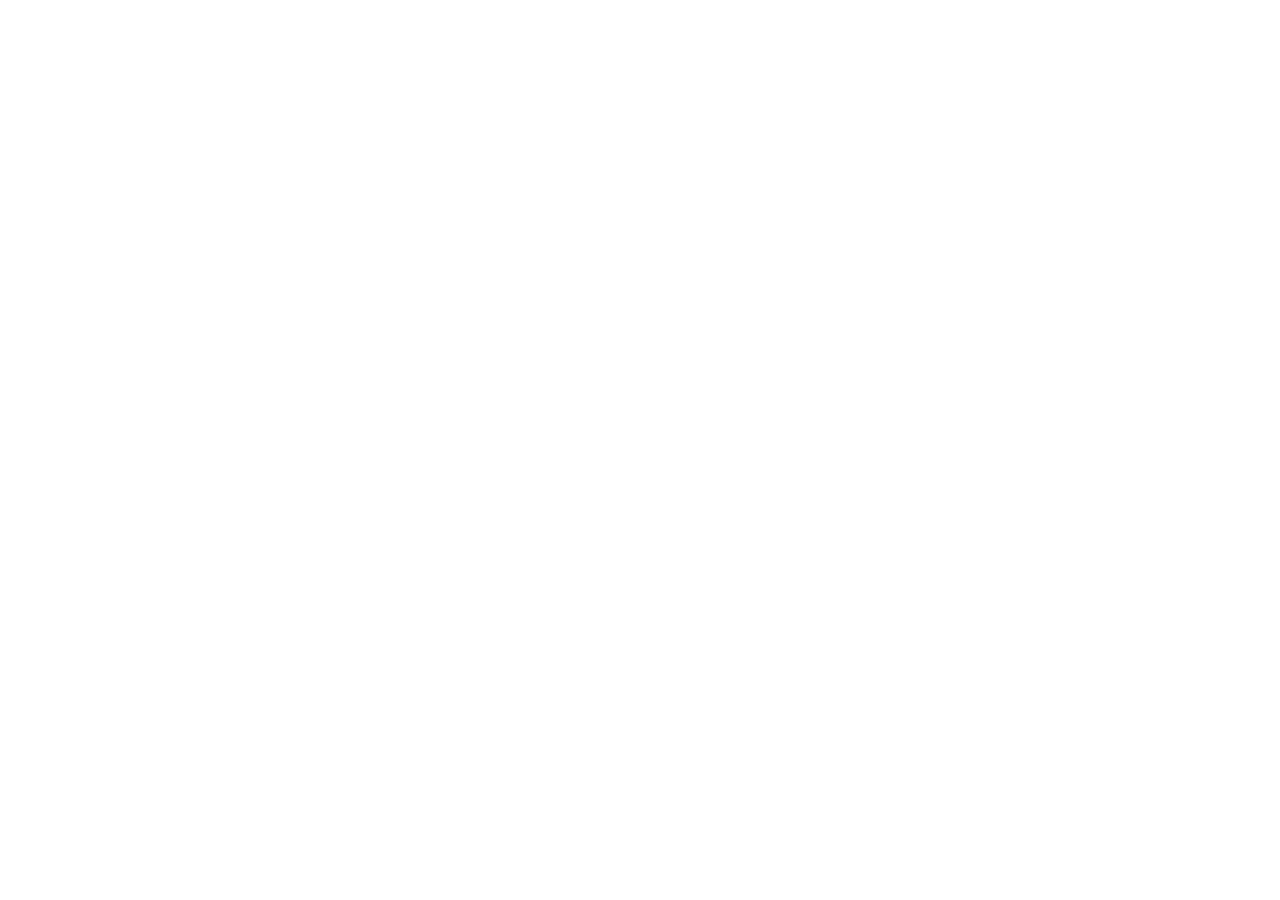
==== index.html @ 1593460c "testing" ====
<!DOCTYPE html>
<html lang="en">
<head>
    <meta charset="UTF-8">
    <meta name="viewport" content="width=device-width, initial-scale=1.0">
    <title> AUREON </title>
</head>
<body>
    <main>
        <header>

        </header>
    </main>
    
</body>
</html>
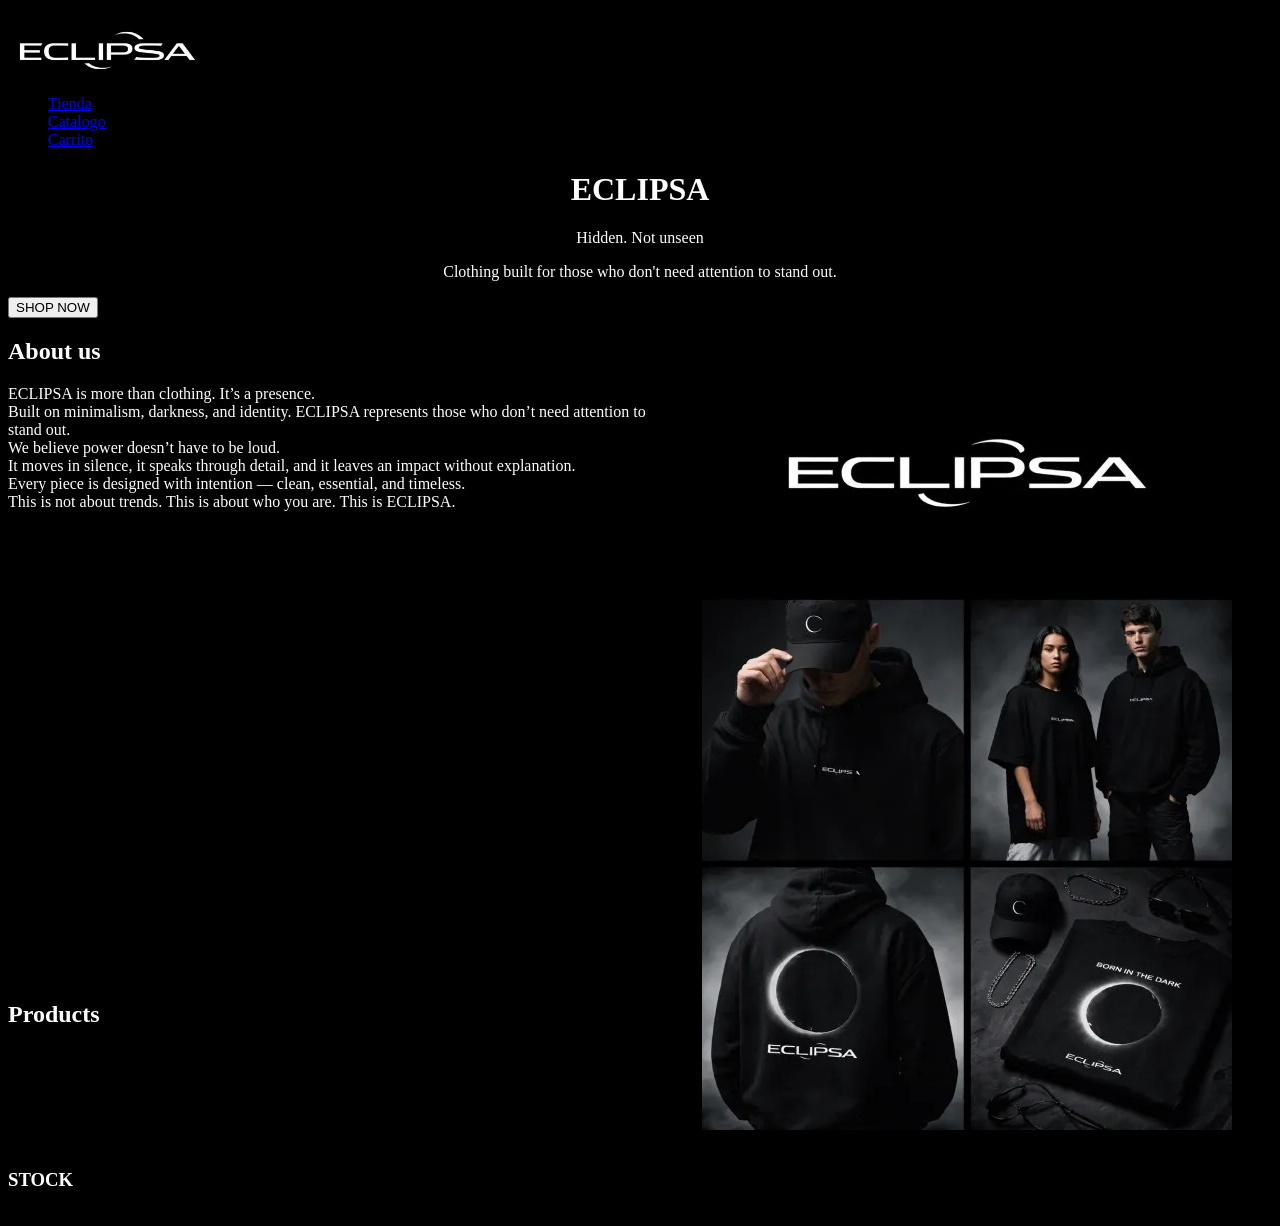
==== commit 39f3dfd3: "change 2" ====
--- a/index.html
+++ b/index.html
@@ -1,16 +1,57 @@
 <!DOCTYPE html>
 <html lang="en">
+
 <head>
     <meta charset="UTF-8">
     <meta name="viewport" content="width=device-width, initial-scale=1.0">
-    <title> AUREON </title>
+    <link rel="stylesheet" href="style.css">
+    <title> Eclipsa </title>0
 </head>
+
 <body>
+    <header>
+        <img width="200px" src="logo1.jpg" alt="LOGO 1 JPG">
+        <ul class="botones">
+            <li><a href="#Tienda">Tienda</a></li>
+            <li><a href="#Catalogo">Catalogo</a></li>
+            <li><a href="#Carrito">Carrito</a></li>
+        </ul>
+
+        <h1> ECLIPSA </h1>
+        <p>Hidden. Not unseen</p>
+        <p>Clothing built for those who don't need attention to stand out.</p>
+        <button type="button"> SHOP NOW </button>
+    </header>
     <main>
-        <header>
+        <aside>
+            <h2> About us </h2>
+            <p>ECLIPSA is more than clothing.
+                It’s a presence. <br>
+                Built on minimalism, darkness, and identity.
+                ECLIPSA represents those who don’t need attention
+                to stand out. <br>
+                We believe power doesn’t have to be loud. <br>
+                It moves in silence,
+                it speaks through detail,
+                and it leaves an impact without explanation. <br>
+                Every piece is designed with intention —
+                clean, essential, and timeless. <br>
+                This is not about trends.
+                This is about who you are.
+                This is ECLIPSA.</p>
+            <iframe
+                src="https://www.google.com/maps/embed?pb=!1m18!1m12!1m3!1d3916.3559895489293!2d-74.82847621221251!3d11.011894742794677!2m3!1f0!2f0!3f0!3m2!1i1024!2i768!4f13.1!3m3!1m2!1s0x8ef42c4d4ad7ec73%3A0x9ab6eda3d5142548!2sCentro%20Comercial%20Buenavista!5e0!3m2!1ses-419!2sco!4v1775656210490!5m2!1ses-419!2sco"
+                width="600" height="450" style="border:0;" allowfullscreen="" loading="lazy"
+                referrerpolicy="no-referrer-when-downgrade"></iframe>
+            <h2> Products </h2>
+        </aside>
+        <figure><img src="imagen1.jpg" alt="Imagen 1 jpg"></figure>
+    </main>
 
-        </header>
-    </main>
-    
+    <h3> STOCK </h3>
+    <p></p>
+
+
 </body>
+
 </html>
--- a/style.css
+++ b/style.css
@@ -0,0 +1,40 @@
+body{background-color: black;
+
+}
+
+body main{
+    display: flex;
+    flex-direction: row;
+}
+
+body main header ul {
+    display: flex;
+    flex-direction: row-reverse;
+    list-style: none;
+}
+
+h1{
+color: white;
+display: flex;
+justify-content: space-evenly;
+}
+
+
+h2{
+    color: white;
+    display:  flex;
+}
+
+h3{
+    color:  white;
+    display: flex;
+}
+
+ 
+ p{
+    color: white;
+    display: flex;
+    justify-content: space-evenly;
+}
+
+    
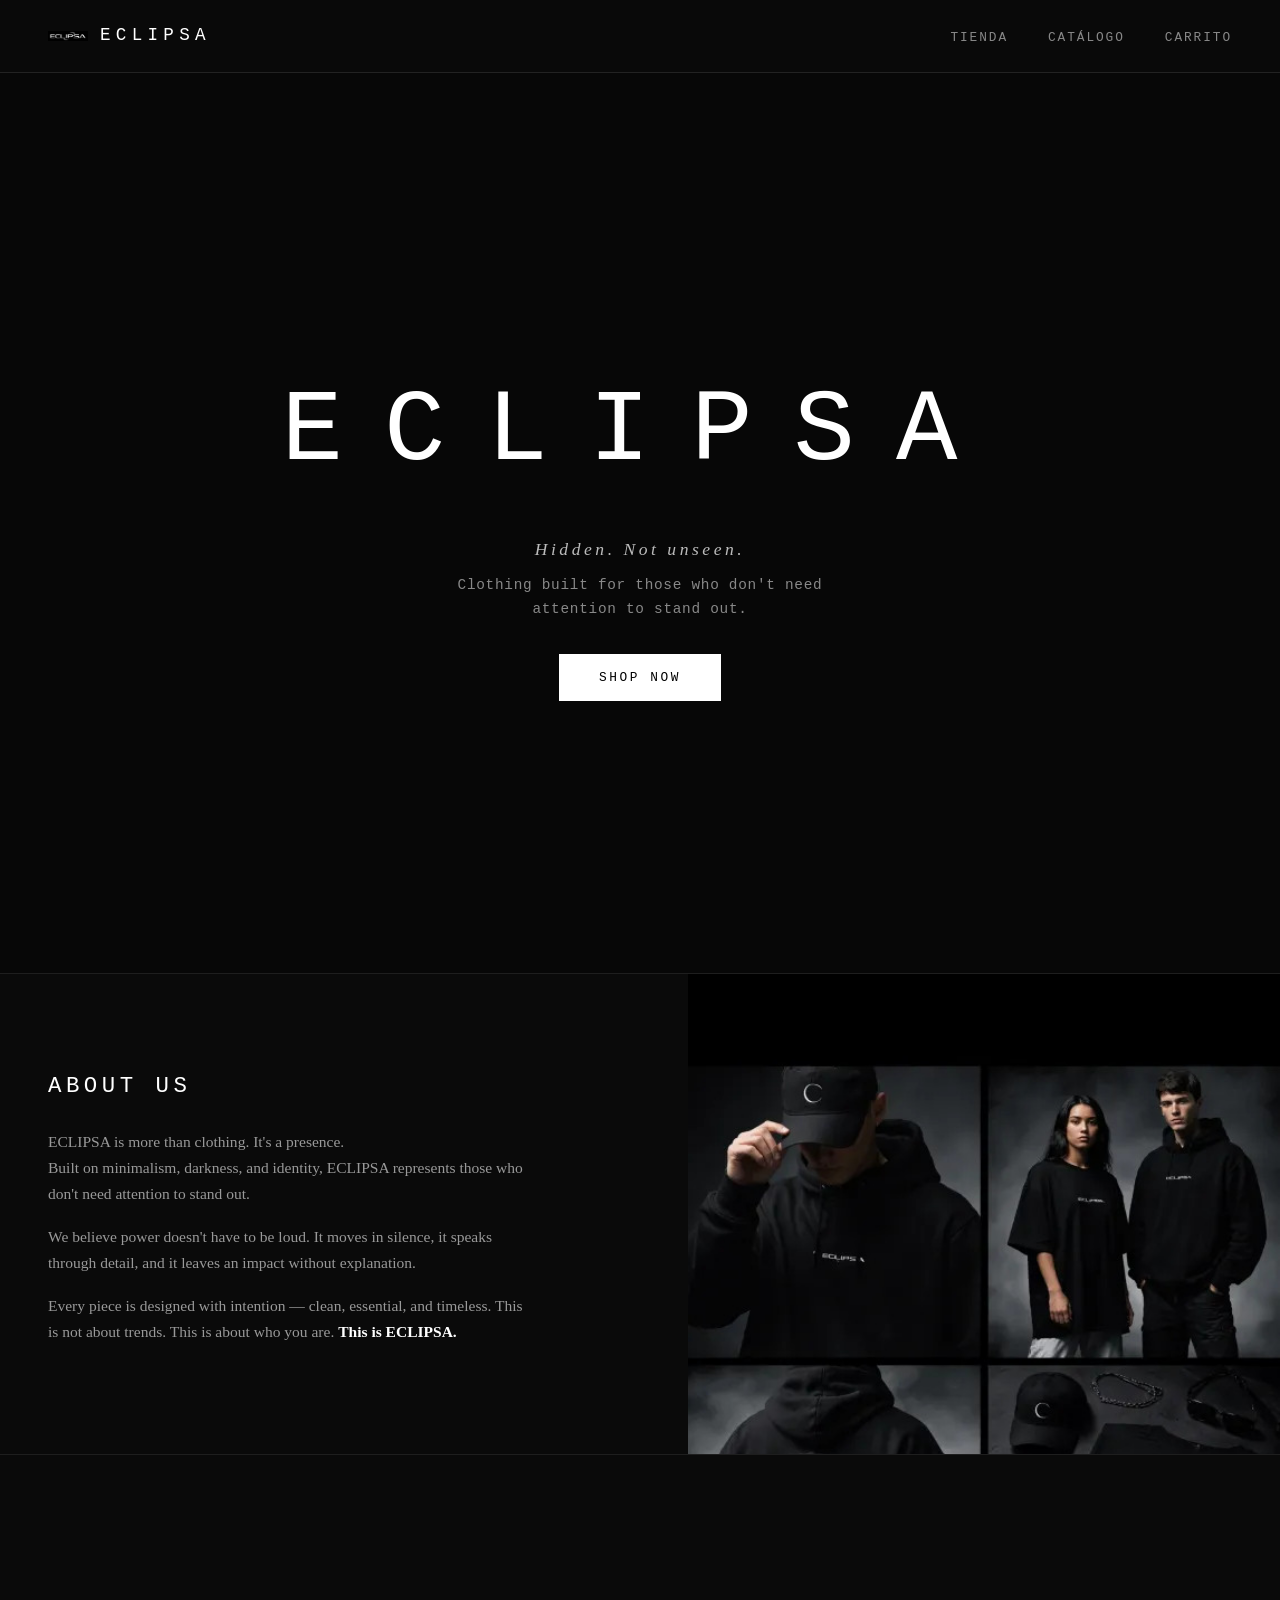
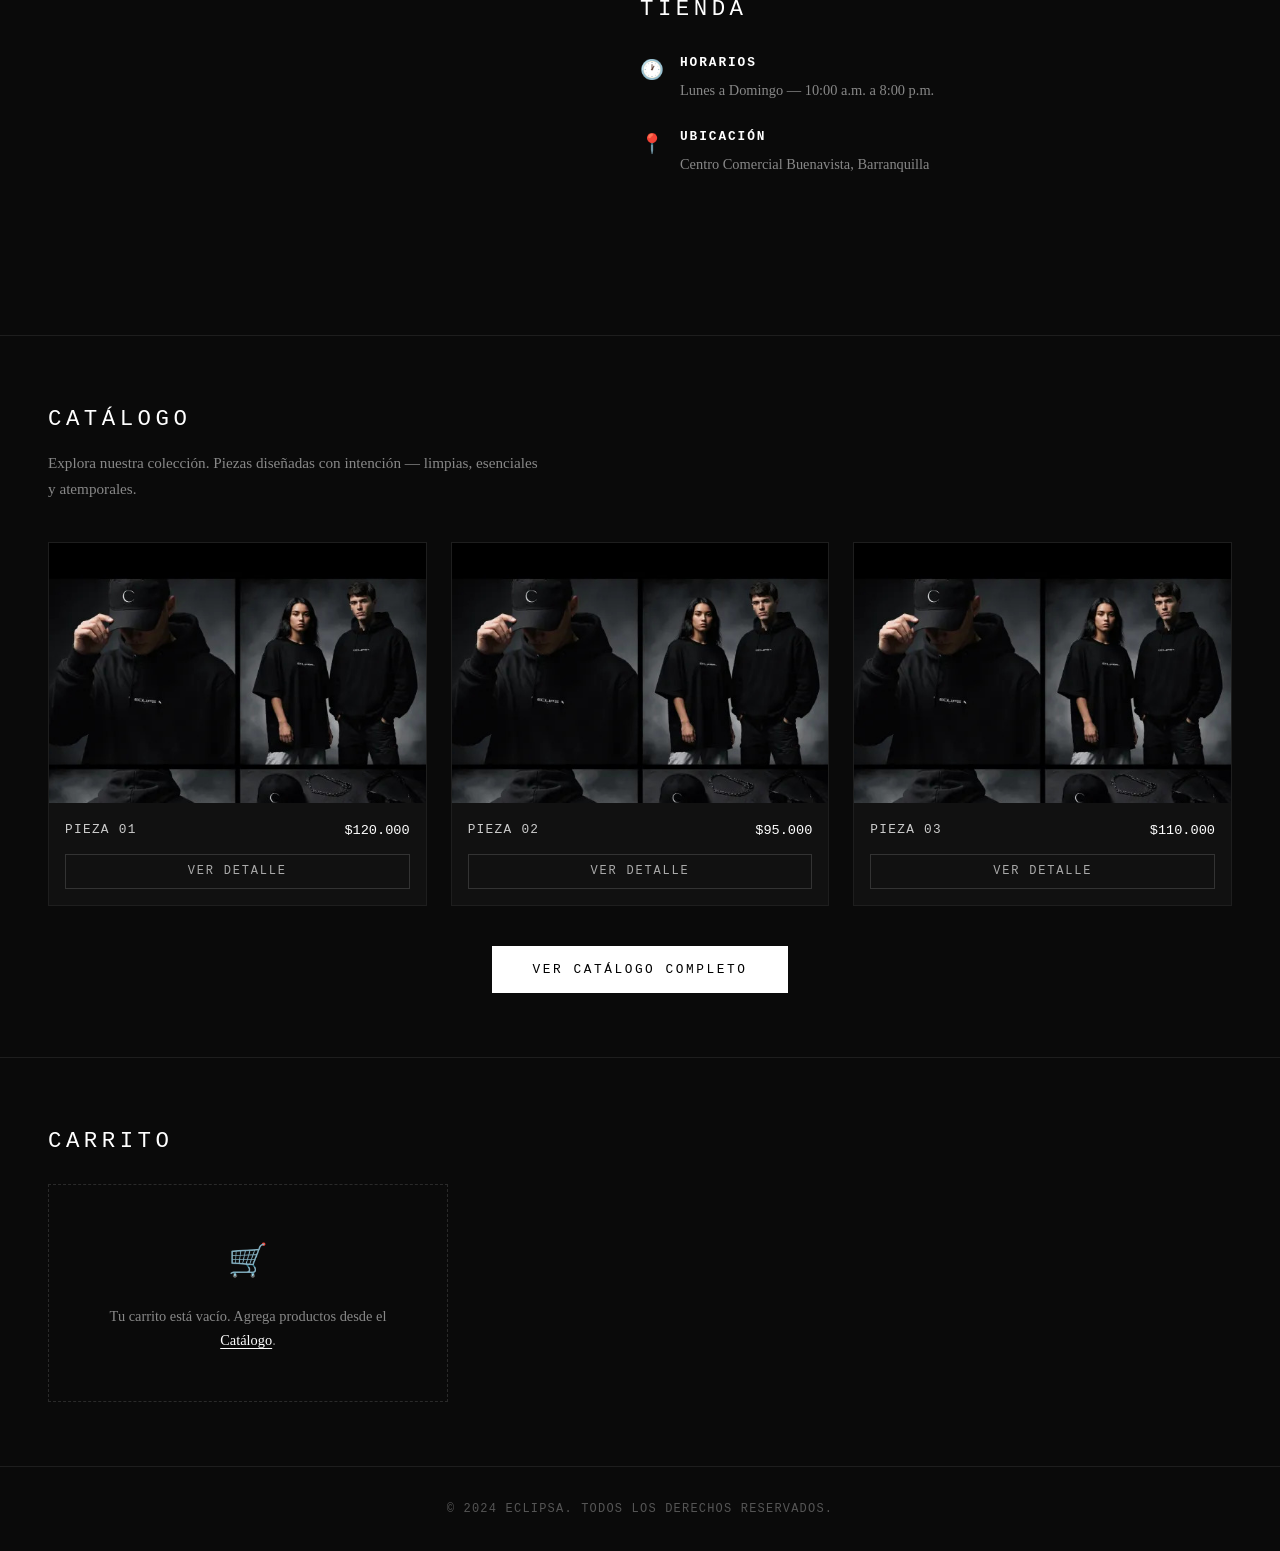
==== commit 19c2136d: "added button catalog" ====
--- a/index.html
+++ b/index.html
@@ -1,57 +1,143 @@
 <!DOCTYPE html>
 <html lang="en">
-
 <head>
     <meta charset="UTF-8">
     <meta name="viewport" content="width=device-width, initial-scale=1.0">
     <link rel="stylesheet" href="style.css">
-    <title> Eclipsa </title>0
+    <title>Eclipsa</title>
 </head>
+<body>
 
-<body>
-    <header>
-        <img width="200px" src="logo1.jpg" alt="LOGO 1 JPG">
-        <ul class="botones">
-            <li><a href="#Tienda">Tienda</a></li>
-            <li><a href="#Catalogo">Catalogo</a></li>
-            <li><a href="#Carrito">Carrito</a></li>
-        </ul>
+    <!-- ===== NAVBAR ===== -->
+    <header class="navbar">
+        <div class="logo-area">
+            <img src="logo1.jpg" alt="Eclipsa Logo" class="logo-img">
+            <span class="logo-text">ECLIPSA</span>
+        </div>
+        <nav>
+            <ul class="nav-links">
+                <li><a href="#tienda">Tienda</a></li>
+                <li><a href="catalogo.html">Catálogo</a></li>
+                <li><a href="#carrito">Carrito</a></li>
+            </ul>
+        </nav>
+    </header>
 
-        <h1> ECLIPSA </h1>
-        <p>Hidden. Not unseen</p>
-        <p>Clothing built for those who don't need attention to stand out.</p>
-        <button type="button"> SHOP NOW </button>
-    </header>
+    <!-- ===== HERO con GIF de fondo ===== -->
+    <section class="hero">
+        <!-- Cambia "background.gif" por el nombre real de tu archivo GIF -->
+        <div class="hero-bg" style="background-image: url('background.gif');"></div>
+        <div class="hero-overlay"></div>
+        <div class="hero-content">
+            <h1>ECLIPSA</h1>
+            <p class="tagline">Hidden. Not unseen.</p>
+            <p class="subtitle">Clothing built for those who don't need attention to stand out.</p>
+            <a href="#tienda" class="btn-primary">SHOP NOW</a>
+        </div>
+    </section>
+
+    <!-- ===== CONTENIDO PRINCIPAL ===== -->
     <main>
-        <aside>
-            <h2> About us </h2>
-            <p>ECLIPSA is more than clothing.
-                It’s a presence. <br>
-                Built on minimalism, darkness, and identity.
-                ECLIPSA represents those who don’t need attention
-                to stand out. <br>
-                We believe power doesn’t have to be loud. <br>
-                It moves in silence,
-                it speaks through detail,
-                and it leaves an impact without explanation. <br>
-                Every piece is designed with intention —
-                clean, essential, and timeless. <br>
-                This is not about trends.
-                This is about who you are.
-                This is ECLIPSA.</p>
-            <iframe
-                src="https://www.google.com/maps/embed?pb=!1m18!1m12!1m3!1d3916.3559895489293!2d-74.82847621221251!3d11.011894742794677!2m3!1f0!2f0!3f0!3m2!1i1024!2i768!4f13.1!3m3!1m2!1s0x8ef42c4d4ad7ec73%3A0x9ab6eda3d5142548!2sCentro%20Comercial%20Buenavista!5e0!3m2!1ses-419!2sco!4v1775656210490!5m2!1ses-419!2sco"
-                width="600" height="450" style="border:0;" allowfullscreen="" loading="lazy"
-                referrerpolicy="no-referrer-when-downgrade"></iframe>
-            <h2> Products </h2>
-        </aside>
-        <figure><img src="imagen1.jpg" alt="Imagen 1 jpg"></figure>
+
+        <!-- ABOUT US -->
+        <section class="section-split" id="about">
+            <div class="split-text">
+                <h2>About Us</h2>
+                <p>ECLIPSA is more than clothing. It's a presence.<br>
+                Built on minimalism, darkness, and identity, ECLIPSA represents those who don't need attention to stand out.</p>
+                <p>We believe power doesn't have to be loud. It moves in silence, it speaks through detail, and it leaves an impact without explanation.</p>
+                <p>Every piece is designed with intention — clean, essential, and timeless. This is not about trends. This is about who you are. <strong>This is ECLIPSA.</strong></p>
+            </div>
+            <div class="split-media">
+                <img src="imagen1.jpg" alt="Eclipsa - Colección principal" class="media-main">
+            </div>
+        </section>
+
+        <!-- TIENDA / UBICACIÓN -->
+        <section class="section-split reverse" id="tienda">
+            <div class="split-text">
+                <h2>Tienda</h2>
+                <div class="info-block">
+                    <span class="info-icon">🕐</span>
+                    <div>
+                        <strong>Horarios</strong>
+                        <p>Lunes a Domingo — 10:00 a.m. a 8:00 p.m.</p>
+                    </div>
+                </div>
+                <div class="info-block">
+                    <span class="info-icon">📍</span>
+                    <div>
+                        <strong>Ubicación</strong>
+                        <p>Centro Comercial Buenavista, Barranquilla</p>
+                    </div>
+                </div>
+            </div>
+            <div class="split-media">
+                <iframe
+                    src="https://www.google.com/maps/embed?pb=!1m18!1m12!1m3!1d3916.3559895489293!2d-74.82847621221251!3d11.011894742794677!2m3!1f0!2f0!3f0!3m2!1i1024!2i768!4f13.1!3m3!1m2!1s0x8ef42c4d4ad7ec73%3A0x9ab6eda3d5142548!2sCentro%20Comercial%20Buenavista!5e0!3m2!1ses-419!2sco!4v1775656210490!5m2!1ses-419!2sco"
+                    allowfullscreen="" loading="lazy"
+                    referrerpolicy="no-referrer-when-downgrade"
+                    title="Ubicación Eclipsa">
+                </iframe>
+            </div>
+        </section>
+
+        <!-- CATÁLOGO PREVIEW -->
+        <section class="section-cards" id="catalogo">
+            <h2>Catálogo</h2>
+            <p class="section-intro">Explora nuestra colección. Piezas diseñadas con intención — limpias, esenciales y atemporales.</p>
+            <div class="cards-grid">
+                <div class="product-card">
+                    <div class="card-img-wrap">
+                        <img src="imagen1.jpg" alt="Producto 1">
+                    </div>
+                    <div class="card-info">
+                        <span class="card-name">Pieza 01</span>
+                        <span class="card-price">$120.000</span>
+                    </div>
+                    <button class="btn-secondary">Ver detalle</button>
+                </div>
+                <div class="product-card">
+                    <div class="card-img-wrap">
+                        <img src="imagen1.jpg" alt="Producto 2">
+                    </div>
+                    <div class="card-info">
+                        <span class="card-name">Pieza 02</span>
+                        <span class="card-price">$95.000</span>
+                    </div>
+                    <button class="btn-secondary">Ver detalle</button>
+                </div>
+                <div class="product-card">
+                    <div class="card-img-wrap">
+                        <img src="imagen1.jpg" alt="Producto 3">
+                    </div>
+                    <div class="card-info">
+                        <span class="card-name">Pieza 03</span>
+                        <span class="card-price">$110.000</span>
+                    </div>
+                    <button class="btn-secondary">Ver detalle</button>
+                </div>
+            </div>
+            <div class="center-btn">
+                <a href="catalogo.html" class="btn-primary">Ver catálogo completo</a>
+            </div>
+        </section>
+
+        <!-- CARRITO -->
+        <section class="section-carrito" id="carrito">
+            <h2>Carrito</h2>
+            <div class="carrito-empty">
+                <span>🛒</span>
+                <p>Tu carrito está vacío. Agrega productos desde el <a href="catalogo.html">Catálogo</a>.</p>
+            </div>
+        </section>
+
     </main>
 
-    <h3> STOCK </h3>
-    <p></p>
-
+    <!-- ===== FOOTER ===== -->
+    <footer class="footer">
+        <p>© 2024 Eclipsa. Todos los derechos reservados.</p>
+    </footer>
 
 </body>
-
 </html>
--- a/style.css
+++ b/style.css
@@ -1,40 +1,541 @@
-body{background-color: black;
-
-}
-
-body main{
-    display: flex;
-    flex-direction: row;
-}
-
-body main header ul {
-    display: flex;
+/* =====================
+   RESET Y BASE
+===================== */
+* {
+    margin: 0;
+    padding: 0;
+    box-sizing: border-box;
+}
+
+body {
+    background-color: #0a0a0a;
+    color: #e0e0e0;
+    font-family: Georgia, 'Times New Roman', serif;
+    line-height: 1.7;
+}
+
+a {
+    color: inherit;
+    text-decoration: none;
+}
+
+strong {
+    color: white;
+}
+
+/* =====================
+   NAVBAR
+===================== */
+.navbar {
+    position: sticky;
+    top: 0;
+    z-index: 100;
+    display: flex;
+    align-items: center;
+    justify-content: space-between;
+    padding: 1rem 3rem;
+    background-color: rgba(10, 10, 10, 0.95);
+    border-bottom: 1px solid #222;
+    backdrop-filter: blur(6px);
+}
+
+.logo-area {
+    display: flex;
+    align-items: center;
+    gap: 0.75rem;
+}
+
+.logo-img {
+    width: 40px;
+    height: 40px;
+    object-fit: contain;
+    /* Si no tienes logo aún, se muestra el alt */
+    border-radius: 4px;
+}
+
+.logo-text {
+    font-family: 'Courier New', monospace;
+    font-size: 1.1rem;
+    letter-spacing: 0.3em;
+    color: white;
+}
+
+.nav-links {
+    display: flex;
+    gap: 2.5rem;
+    list-style: none;
+}
+
+.nav-links a {
+    font-family: 'Courier New', monospace;
+    font-size: 0.8rem;
+    letter-spacing: 0.15em;
+    color: #888;
+    text-transform: uppercase;
+    transition: color 0.2s;
+}
+
+.nav-links a:hover,
+.nav-links a.active {
+    color: white;
+}
+
+/* =====================
+   HERO (index)
+===================== */
+.hero {
+    position: relative;
+    height: 100vh;
+    min-height: 500px;
+    display: flex;
+    align-items: center;
+    justify-content: center;
+    overflow: hidden;
+}
+
+/* GIF de fondo */
+.hero-bg {
+    position: absolute;
+    inset: 0;
+    background-size: cover;
+    background-position: center;
+    background-repeat: no-repeat;
+    /* Si no hay GIF, fondo negro puro como fallback */
+    background-color: #111;
+}
+
+/* Capa oscura encima del GIF para legibilidad del texto */
+.hero-overlay {
+    position: absolute;
+    inset: 0;
+    background: rgba(0, 0, 0, 0.60);
+}
+
+.hero-content {
+    position: relative;
+    z-index: 1;
+    text-align: center;
+    padding: 2rem;
+}
+
+.hero-content h1 {
+    font-family: 'Courier New', monospace;
+    font-size: clamp(3rem, 8vw, 7rem);
+    letter-spacing: 0.4em;
+    color: white;
+    font-weight: 400;
+    margin-bottom: 1rem;
+}
+
+.hero-content .tagline {
+    font-size: 1.1rem;
+    letter-spacing: 0.2em;
+    color: #bbb;
+    margin-bottom: 0.5rem;
+    font-style: italic;
+}
+
+.hero-content .subtitle {
+    font-size: 0.9rem;
+    color: #888;
+    max-width: 420px;
+    margin: 0 auto 2rem;
+    font-family: 'Courier New', monospace;
+    letter-spacing: 0.05em;
+}
+
+/* =====================
+   BOTONES
+===================== */
+.btn-primary {
+    display: inline-block;
+    padding: 0.8rem 2.5rem;
+    background-color: white;
+    color: black;
+    font-family: 'Courier New', monospace;
+    font-size: 0.8rem;
+    letter-spacing: 0.2em;
+    text-transform: uppercase;
+    border: none;
+    cursor: pointer;
+    transition: background-color 0.2s, color 0.2s;
+    text-decoration: none;
+}
+
+.btn-primary:hover {
+    background-color: #ddd;
+}
+
+.btn-secondary {
+    display: inline-block;
+    width: 100%;
+    padding: 0.6rem 1rem;
+    background-color: transparent;
+    color: #aaa;
+    font-family: 'Courier New', monospace;
+    font-size: 0.75rem;
+    letter-spacing: 0.15em;
+    text-transform: uppercase;
+    border: 1px solid #333;
+    cursor: pointer;
+    transition: border-color 0.2s, color 0.2s;
+    margin-top: 0.75rem;
+}
+
+.btn-secondary:hover {
+    border-color: white;
+    color: white;
+}
+
+/* =====================
+   SECCIONES SPLIT
+   (texto | imagen / imagen | texto)
+===================== */
+.section-split {
+    display: flex;
+    align-items: center;
+    gap: 0;
+    border-top: 1px solid #1e1e1e;
+}
+
+.section-split.reverse {
     flex-direction: row-reverse;
-    list-style: none;
-}
-
-h1{
-color: white;
-display: flex;
-justify-content: space-evenly;
-}
-
-
-h2{
-    color: white;
-    display:  flex;
-}
-
-h3{
-    color:  white;
-    display: flex;
-}
-
- 
- p{
-    color: white;
-    display: flex;
-    justify-content: space-evenly;
-}
-
-    +}
+
+.split-text {
+    flex: 1;
+    padding: 4rem 3rem;
+}
+
+.split-text h2 {
+    font-family: 'Courier New', monospace;
+    font-size: 1.4rem;
+    letter-spacing: 0.2em;
+    color: white;
+    font-weight: 400;
+    margin-bottom: 1.5rem;
+    text-transform: uppercase;
+}
+
+.split-text p {
+    color: #999;
+    font-size: 0.97rem;
+    margin-bottom: 1rem;
+    max-width: 480px;
+}
+
+.split-media {
+    flex: 1;
+    height: 480px;
+    overflow: hidden;
+}
+
+.split-media .media-main {
+    width: 100%;
+    height: 100%;
+    object-fit: cover;
+    display: block;
+}
+
+.split-media iframe {
+    width: 100%;
+    height: 100%;
+    border: 0;
+    display: block;
+    filter: grayscale(40%);
+}
+
+/* Info blocks (horarios, ubicación) */
+.info-block {
+    display: flex;
+    align-items: flex-start;
+    gap: 1rem;
+    margin-bottom: 1.5rem;
+}
+
+.info-icon {
+    font-size: 1.2rem;
+    margin-top: 2px;
+}
+
+.info-block strong {
+    display: block;
+    font-family: 'Courier New', monospace;
+    font-size: 0.8rem;
+    letter-spacing: 0.15em;
+    text-transform: uppercase;
+    color: white;
+    margin-bottom: 0.25rem;
+}
+
+.info-block p {
+    color: #888;
+    font-size: 0.9rem;
+    margin: 0;
+}
+
+/* =====================
+   SECCIÓN CATÁLOGO (cards)
+===================== */
+.section-cards {
+    padding: 4rem 3rem;
+    border-top: 1px solid #1e1e1e;
+}
+
+.section-cards h2,
+.section-carrito h2 {
+    font-family: 'Courier New', monospace;
+    font-size: 1.4rem;
+    letter-spacing: 0.2em;
+    color: white;
+    font-weight: 400;
+    text-transform: uppercase;
+    margin-bottom: 0.75rem;
+}
+
+.section-intro {
+    color: #888;
+    font-size: 0.95rem;
+    margin-bottom: 2.5rem;
+    max-width: 500px;
+}
+
+.cards-grid {
+    display: grid;
+    grid-template-columns: repeat(3, 1fr);
+    gap: 1.5rem;
+    margin-bottom: 2.5rem;
+}
+
+.cards-grid.wide {
+    grid-template-columns: repeat(auto-fill, minmax(220px, 1fr));
+}
+
+.product-card {
+    background-color: #111;
+    border: 1px solid #1e1e1e;
+    padding: 0;
+    transition: border-color 0.2s;
+}
+
+.product-card:hover {
+    border-color: #444;
+}
+
+.card-img-wrap {
+    width: 100%;
+    height: 260px;
+    overflow: hidden;
+    background-color: #181818;
+}
+
+.card-img-wrap img {
+    width: 100%;
+    height: 100%;
+    object-fit: cover;
+    display: block;
+    transition: transform 0.4s ease;
+}
+
+.product-card:hover .card-img-wrap img {
+    transform: scale(1.04);
+}
+
+.card-info {
+    display: flex;
+    justify-content: space-between;
+    align-items: center;
+    padding: 1rem 1rem 0;
+}
+
+.card-name {
+    font-family: 'Courier New', monospace;
+    font-size: 0.8rem;
+    letter-spacing: 0.1em;
+    color: #ccc;
+    text-transform: uppercase;
+}
+
+.card-price {
+    font-family: 'Courier New', monospace;
+    font-size: 0.85rem;
+    color: white;
+}
+
+.product-card .btn-secondary {
+    margin: 0.75rem 1rem 1rem;
+    width: calc(100% - 2rem);
+}
+
+.center-btn {
+    text-align: center;
+    margin-top: 1rem;
+}
+
+/* =====================
+   SECCIÓN CARRITO
+===================== */
+.section-carrito {
+    padding: 4rem 3rem;
+    border-top: 1px solid #1e1e1e;
+}
+
+.carrito-empty {
+    display: flex;
+    flex-direction: column;
+    align-items: center;
+    gap: 1rem;
+    padding: 3rem;
+    border: 1px dashed #2a2a2a;
+    max-width: 400px;
+    text-align: center;
+    margin-top: 1.5rem;
+}
+
+.carrito-empty span {
+    font-size: 2rem;
+}
+
+.carrito-empty p {
+    color: #888;
+    font-size: 0.9rem;
+}
+
+.carrito-empty a {
+    color: white;
+    text-decoration: underline;
+    text-underline-offset: 3px;
+}
+
+/* =====================
+   PÁGINA HERO (catálogo.html)
+===================== */
+.page-hero {
+    padding: 5rem 3rem 3rem;
+    border-bottom: 1px solid #1e1e1e;
+}
+
+.page-hero h1 {
+    font-family: 'Courier New', monospace;
+    font-size: 2.5rem;
+    letter-spacing: 0.3em;
+    color: white;
+    font-weight: 400;
+    text-transform: uppercase;
+    margin-bottom: 0.75rem;
+}
+
+.page-hero p {
+    color: #888;
+    font-size: 0.97rem;
+    max-width: 500px;
+}
+
+/* =====================
+   FILTROS (catálogo.html)
+===================== */
+.catalogo-full {
+    padding: 3rem;
+}
+
+.filter-bar {
+    display: flex;
+    gap: 0.75rem;
+    margin-bottom: 2.5rem;
+    flex-wrap: wrap;
+}
+
+.filter-btn {
+    padding: 0.45rem 1.25rem;
+    background-color: transparent;
+    color: #888;
+    font-family: 'Courier New', monospace;
+    font-size: 0.75rem;
+    letter-spacing: 0.1em;
+    text-transform: uppercase;
+    border: 1px solid #2a2a2a;
+    cursor: pointer;
+    transition: all 0.2s;
+}
+
+.filter-btn:hover {
+    border-color: #555;
+    color: #ccc;
+}
+
+.filter-btn.active {
+    border-color: white;
+    color: white;
+}
+
+/* =====================
+   FOOTER
+===================== */
+.footer {
+    padding: 2rem 3rem;
+    border-top: 1px solid #1e1e1e;
+    text-align: center;
+}
+
+.footer p {
+    font-family: 'Courier New', monospace;
+    font-size: 0.75rem;
+    letter-spacing: 0.1em;
+    color: #555;
+    text-transform: uppercase;
+}
+
+/* =====================
+   RESPONSIVE
+===================== */
+@media (max-width: 768px) {
+    .navbar {
+        padding: 1rem 1.5rem;
+    }
+
+    .nav-links {
+        gap: 1.5rem;
+    }
+
+    .section-split,
+    .section-split.reverse {
+        flex-direction: column;
+    }
+
+    .split-media {
+        height: 300px;
+        width: 100%;
+    }
+
+    .split-text {
+        padding: 2.5rem 1.5rem;
+    }
+
+    .cards-grid {
+        grid-template-columns: 1fr 1fr;
+    }
+
+    .section-cards,
+    .section-carrito,
+    .catalogo-full {
+        padding: 2.5rem 1.5rem;
+    }
+
+    .page-hero {
+        padding: 3rem 1.5rem 2rem;
+    }
+}
+
+@media (max-width: 480px) {
+    .cards-grid {
+        grid-template-columns: 1fr;
+    }
+
+    .hero-content h1 {
+        letter-spacing: 0.2em;
+    }
+
+    .logo-text {
+        display: none;
+    }
+}
